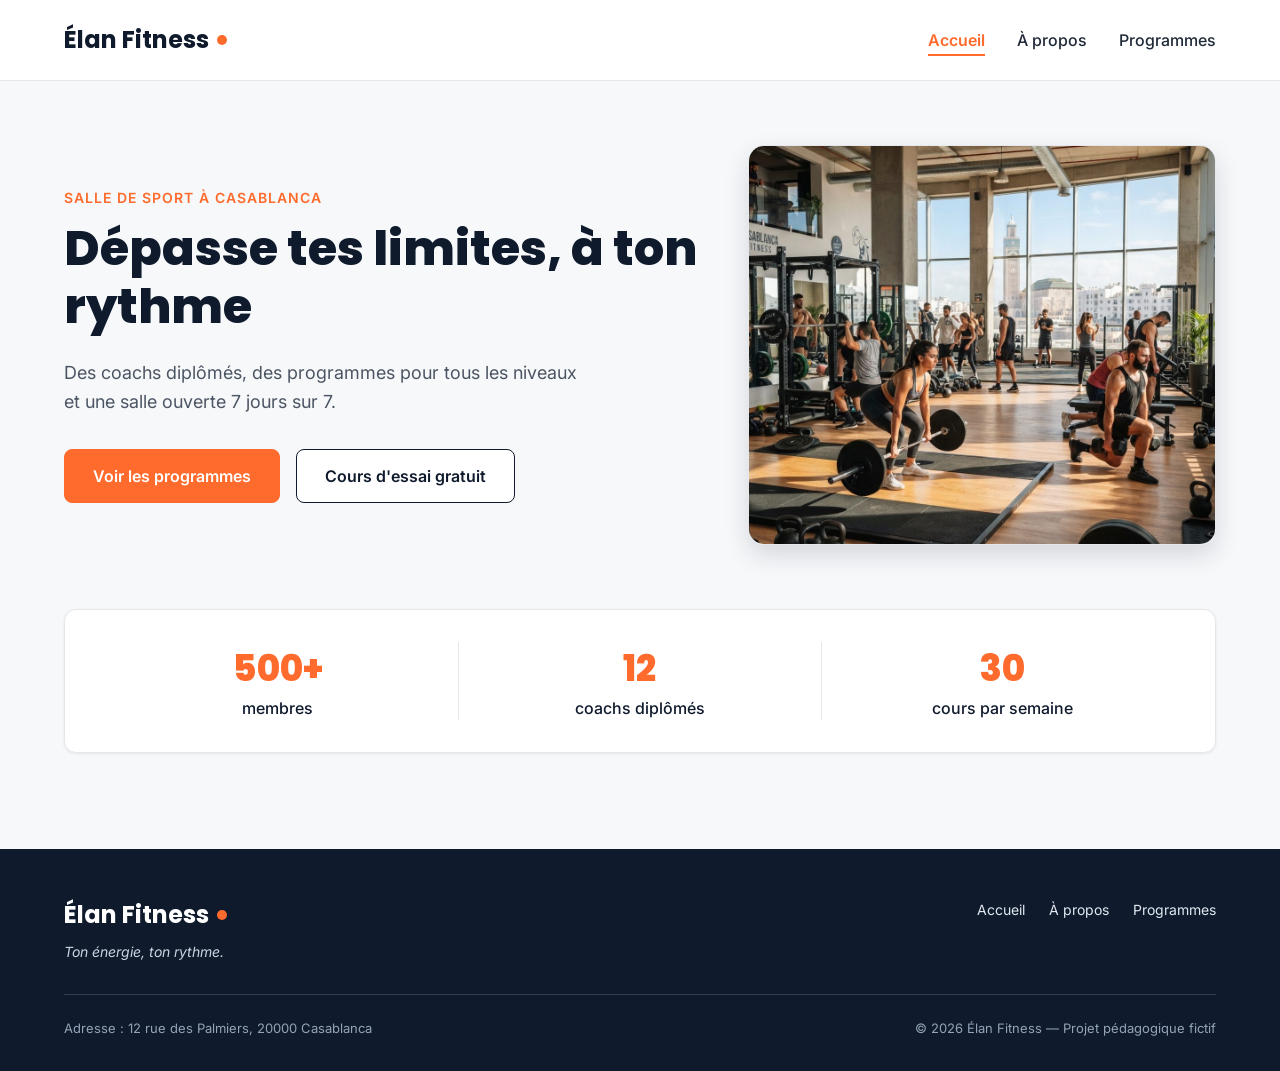
==== index.html @ 1ddc3f46 "first commit" ====
<!DOCTYPE html>
<html lang="fr">
<head>
  <meta charset="UTF-8">
  <meta name="viewport" content="width=device-width, initial-scale=1">
  <meta name="description" content="Élan Fitness, salle de sport à Casablanca : musculation, yoga, cardio et boxe fitness avec des coachs diplômés. Réservez votre cours d'essai gratuit.">
  <title>Élan Fitness | Salle de sport à Casablanca</title>

  <link rel="preconnect" href="https://fonts.googleapis.com">
  <link rel="preconnect" href="https://fonts.gstatic.com" crossorigin>
  <link href="https://fonts.googleapis.com/css2?family=Inter:wght@400;500;600&family=Poppins:wght@600;700;800&display=swap" rel="stylesheet">

  <link rel="stylesheet" href="style.css">
  <link rel="stylesheet" href="">
</head>

<body>

  <header class="en-tete">
    <div class="conteneur en-tete-contenu">
      <a href="#accueil" class="logo">Élan Fitness</a>

      <nav aria-label="Navigation principale">
        <ul class="menu">
          <li><a href="/index.html" class="lien-actif">Accueil</a></li>
          <li><a href="/Àpropos.html">À propos</a></li>
          <li><a href="/Programmes.html">Programmes</a></li>
        </ul>
      </nav>
    </div>
  </header>

  <main>
  
    <section id="accueil" class="hero">
      <div class="conteneur">

        <div class="hero-contenu">
          <div class="hero-texte">
            <p class="sur-titre">Salle de sport à Casablanca</p>
            <h1>Dépasse tes limites, à ton rythme</h1>
            <p class="hero-description">
              Des coachs diplômés, des programmes pour tous les niveaux et une salle ouverte 7 jours sur 7.
            </p>
            <div class="boutons">
              <a href="#programmes" class="bouton bouton-principal">Voir les programmes</a>
              <a href="#contact" class="bouton bouton-secondaire">Cours d'essai gratuit</a>
            </div>
          </div>

          <img class="hero-image" src="img/hero.jpg" alt="Des personnes s'entraînent dans une salle de sport lumineuse à Casablanca">
        </div>

        <div class="chiffres">
          <div class="chiffre">
            <p class="chiffre-nombre">500+</p>
            <p>membres</p>
          </div>
          <div class="chiffre">
            <p class="chiffre-nombre">12</p>
            <p>coachs diplômés</p>
          </div>
          <div class="chiffre">
            <p class="chiffre-nombre">30</p>
            <p>cours par semaine</p>
          </div>
        </div>

      </div>
    </section>



    

  </main>

  <footer class="pied-de-page">
    <div class="conteneur">

      <div class="pied-haut">
        <div>
          <p class="logo logo-clair">Élan Fitness</p>
          <p class="slogan">Ton énergie, ton rythme.</p>
        </div>

        <nav aria-label="Navigation du pied de page">
          <ul class="menu menu-pied">
            <li><a href="#accueil">Accueil</a></li>
            <li><a href="#a-propos">À propos</a></li>
            <li><a href="#programmes">Programmes</a></li>
          </ul>
        </nav>
      </div>

      <div class="pied-bas">
        <p>Adresse : 12 rue des Palmiers, 20000 Casablanca</p>
        <p>&copy; 2026 Élan Fitness — Projet pédagogique fictif</p>
      </div>

    </div>
  </footer>

</body>
</html>
---- style.css ----
* {
  box-sizing: border-box;
  margin: 0;
  padding: 0;
}

html {
  scroll-behavior: smooth;
}

body {
  font-family: 'Inter', Arial, sans-serif;
  font-size: 16px;
  line-height: 1.5;
  color: #1F2937;
  background-color: #F7F8FA;
}

h1, h2, h3, h4 {
  font-family: 'Poppins', Arial, sans-serif;
  color: #0F1B2D;
}

a {
  color: inherit;
  text-decoration: none;
}

ul {
  list-style: none;
}

img {
  display: block;
  max-width: 100%;
}

a:focus-visible,
button:focus-visible {
  outline: 3px solid #FF6B2C;
  outline-offset: 2px;
}

.conteneur {
  width: 100%;
  max-width: 1200px;
  margin: 0 auto;
  padding: 0 24px;
}

.section {
  padding: 96px 0;
}

.section-blanche {
  background-color: #FFFFFF;
  border-top: 1px solid #E5E7EB;
  border-bottom: 1px solid #E5E7EB;
}

.section-titre {
  max-width: 640px;
  margin: 0 auto 64px;
  text-align: center;
}

.section-titre h2 {
  font-size: 32px;
  margin-bottom: 16px;
}

.section-titre h3 {
  font-size: 26px;
  margin-bottom: 12px;
}

.section-titre p {
  color: #4B5563;
}

.sur-titre {
  font-size: 14px;
  font-weight: 600;
  color: #FF6B2C;
  text-transform: uppercase;
  letter-spacing: 1px;
  margin-bottom: 12px;
}

.bouton {
  display: inline-block;
  padding: 14px 28px;
  border-radius: 8px;
  font-size: 16px;
  font-weight: 600;
  text-align: center;
  cursor: pointer;
}

.bouton-principal {
  background-color: #FF6B2C;
  border: 1px solid #FF6B2C;
  color: #FFFFFF;
}

.bouton-principal:hover {
  background-color: #F05817;
}

.bouton-secondaire {
  background-color: #FFFFFF;
  border: 1px solid #0F1B2D;
  color: #0F1B2D;
}

.bouton-secondaire:hover {
  background-color: #F3F4F6;
}

.cartes {
  display: flex;
  gap: 24px;
}

.carte {
  flex: 1;
  background-color: #FFFFFF;
  border: 1px solid #E5E7EB;
  border-radius: 12px;
  box-shadow: 0 1px 3px rgba(15, 27, 45, 0.08);
}

.icone {
  width: 48px;
  height: 48px;
  background-color: #FFF0EA;
  border-radius: 8px;
  display: flex;
  align-items: center;
  justify-content: center;
}

.icone img {
  width: 24px;
  height: 24px;
}

.icone-petite {
  width: 32px;
  height: 32px;
  border-radius: 50%;
}

.icone-petite img {
  width: 16px;
  height: 16px;
}

.en-tete {
  position: sticky;
  top: 0;
  z-index: 10;
  background-color: #FFFFFF;
  border-bottom: 1px solid #E5E7EB;
}

.en-tete-contenu {
  height: 80px;
  display: flex;
  align-items: center;
  justify-content: space-between;
}

.logo {
  display: flex;
  align-items: center;
  font-family: 'Poppins', Arial, sans-serif;
  font-size: 24px;
  font-weight: 700;
  color: #0F1B2D;
}

.logo::after {
  content: "";
  width: 10px;
  height: 10px;
  margin-left: 8px;
  background-color: #FF6B2C;
  border-radius: 50%;
}

.menu {
  display: flex;
  gap: 32px;
}

.menu a {
  font-weight: 500;
  padding-bottom: 4px;
  border-bottom: 2px solid transparent;
}

.menu a:hover {
  color: #FF6B2C;
}

.menu .lien-actif {
  color: #FF6B2C;
  font-weight: 600;
  border-bottom-color: #FF6B2C;
}

.hero {
  padding: 64px 0 96px;
}

.hero-contenu {
  display: flex;
  align-items: center;
  gap: 32px;
}

.hero-texte {
  flex: 7;
}

.hero-texte h1 {
  font-size: 48px;
  font-weight: 800;
  line-height: 1.2;
  margin-bottom: 24px;
}

.hero-description {
  max-width: 520px;
  font-size: 18px;
  line-height: 1.6;
  color: #4B5563;
  margin-bottom: 32px;
}

.boutons {
  display: flex;
  flex-wrap: wrap;
  gap: 16px;
}

.hero-image {
  flex: 5;
  min-width: 0;
  height: 400px;
  object-fit: cover;
  border-radius: 16px;
  border: 1px solid #E5E7EB;
  box-shadow: 0 10px 25px rgba(15, 27, 45, 0.15);
}

.chiffres {
  display: flex;
  margin-top: 64px;
  padding: 32px;
  background-color: #FFFFFF;
  border: 1px solid #E5E7EB;
  border-radius: 12px;
  box-shadow: 0 1px 3px rgba(15, 27, 45, 0.08);
}

.chiffre {
  flex: 1;
  text-align: center;
  font-weight: 500;
  color: #0F1B2D;
}

.chiffre + .chiffre {
  border-left: 1px solid #E5E7EB;
}

.chiffre-nombre {
  font-family: 'Poppins', Arial, sans-serif;
  font-size: 36px;
  font-weight: 800;
  color: #FF6B2C;
}

.carte-avantage {
  padding: 24px;
  background-color: #F7F8FA;
  box-shadow: none;
}

.carte-avantage .icone {
  margin-bottom: 20px;
}

.carte-avantage h3 {
  font-size: 20px;
  margin-bottom: 8px;
}

.carte-avantage p {
  color: #4B5563;
  line-height: 1.6;
}

.apropos-contenu {
  display: flex;
  align-items: center;
  gap: 64px;
}

.apropos-texte {
  flex: 7;
}

.apropos-texte h2 {
  font-size: 36px;
  line-height: 1.2;
  margin-bottom: 20px;
}

.apropos-texte p {
  color: #4B5563;
  line-height: 1.7;
  margin-bottom: 16px;
}

.valeurs {
  display: flex;
  gap: 16px;
  margin-top: 32px;
}

.valeur {
  flex: 1;
  display: flex;
  align-items: center;
  gap: 12px;
  padding: 12px 16px;
  background-color: #FFFFFF;
  border: 1px solid #E5E7EB;
  border-radius: 12px;
  font-family: 'Poppins', Arial, sans-serif;
  font-size: 14px;
  font-weight: 600;
  color: #0F1B2D;
}

.apropos-image {
  flex: 5;
  min-width: 0;
  height: 360px;
  object-fit: cover;
  border-radius: 16px;
  box-shadow: 0 10px 25px rgba(15, 27, 45, 0.15);
}

.carte-programme {
  display: flex;
  flex-direction: column;
  overflow: hidden;
}

.carte-programme > img {
  width: 100%;
  height: 200px;
  object-fit: cover;
}

.programme-corps {
  flex: 1;
  display: flex;
  flex-direction: column;
  padding: 20px;
}

.programme-corps h3 {
  font-size: 20px;
  margin-bottom: 8px;
}

.programme-corps p {
  font-size: 15px;
  color: #4B5563;
}

.etiquette {
  align-self: flex-start;
  padding: 4px 10px;
  margin-bottom: 12px;
  border-radius: 6px;
  font-size: 12px;
  font-weight: 600;
}

.etiquette-orange {
  background-color: #FFEDE5;
  color: #C2410C;
}

.etiquette-bleue {
  background-color: #DBEAFE;
  color: #1D4ED8;
}

.etiquette-verte {
  background-color: #D1FAE5;
  color: #047857;
}

.programme-corps .duree {
  display: flex;
  align-items: center;
  gap: 8px;
  margin-top: auto;
  padding-top: 16px;
  border-top: 1px solid #E5E7EB;
  font-size: 13px;
  font-weight: 600;
  color: #0F1B2D;
}

.programme-corps h3 + p {
  margin-bottom: 16px;
}

.duree img {
  width: 16px;
  height: 16px;
}

.formules {
  margin-top: 96px;
}

.formule {
  position: relative;
  display: flex;
  flex-direction: column;
  padding: 28px;
}

.formule h4 {
  font-size: 20px;
}

.prix {
  margin: 8px 0 16px;
  font-family: 'Poppins', Arial, sans-serif;
  font-size: 30px;
  font-weight: 800;
  color: #FF6B2C;
}

.prix span {
  font-family: 'Inter', Arial, sans-serif;
  font-size: 16px;
  font-weight: 500;
  color: #4B5563;
}

.prix-note {
  margin: -8px 0 16px;
  font-size: 13px;
  color: #4B5563;
}

.formule-liste {
  flex: 1;
  margin-bottom: 24px;
}

.formule-liste li {
  padding-left: 28px;
  margin-bottom: 12px;
  font-size: 15px;
  background-image: url('img/icone-check.svg');
  background-repeat: no-repeat;
  background-position: left center;
  background-size: 16px;
}

.formule .bouton {
  display: block;
}

.formule-populaire {
  border: 2px solid #FF6B2C;
  box-shadow: 0 10px 25px rgba(255, 107, 44, 0.2);
}

.badge-populaire {
  position: absolute;
  top: -14px;
  left: 50%;
  transform: translateX(-50%);
  padding: 4px 14px;
  background-color: #FF6B2C;
  border-radius: 999px;
  font-size: 12px;
  font-weight: 700;
  text-transform: uppercase;
  color: #FFFFFF;
}

.pied-de-page {
  padding: 48px 0 32px;
  background-color: #0F1B2D;
  color: #FFFFFF;
}

.pied-haut {
  display: flex;
  justify-content: space-between;
  align-items: flex-start;
  padding-bottom: 32px;
  border-bottom: 1px solid rgba(255, 255, 255, 0.15);
}

.logo-clair {
  color: #FFFFFF;
}

.slogan {
  margin-top: 8px;
  font-size: 14px;
  font-style: italic;
  color: #CBD5E1;
}

.menu-pied {
  gap: 24px;
}

.menu-pied a {
  font-size: 14px;
  font-weight: 400;
  color: #E2E8F0;
}

.pied-bas {
  display: flex;
  justify-content: space-between;
  margin-top: 24px;
  font-size: 13px;
  color: #94A3B8;
}
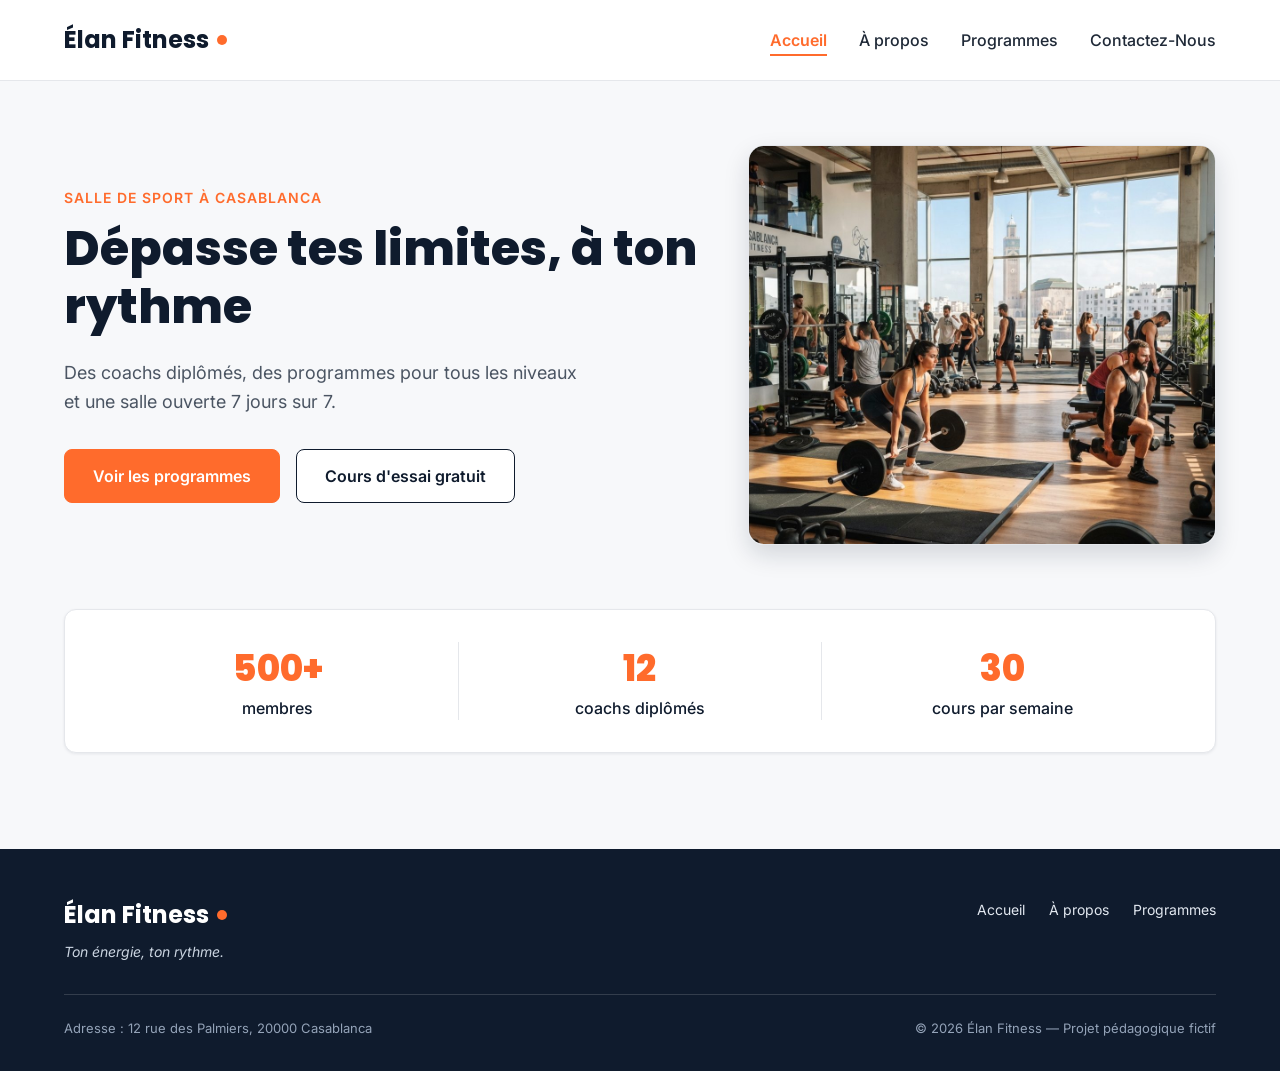
==== commit 9e007b81: "Add contact page" ====
--- a/index.html
+++ b/index.html
@@ -25,6 +25,8 @@
           <li><a href="/index.html" class="lien-actif">Accueil</a></li>
           <li><a href="/Àpropos.html">À propos</a></li>
           <li><a href="/Programmes.html">Programmes</a></li>
+          <li><a href="contacte.html" >Contactez-Nous</a></li>
+
         </ul>
       </nav>
     </div>
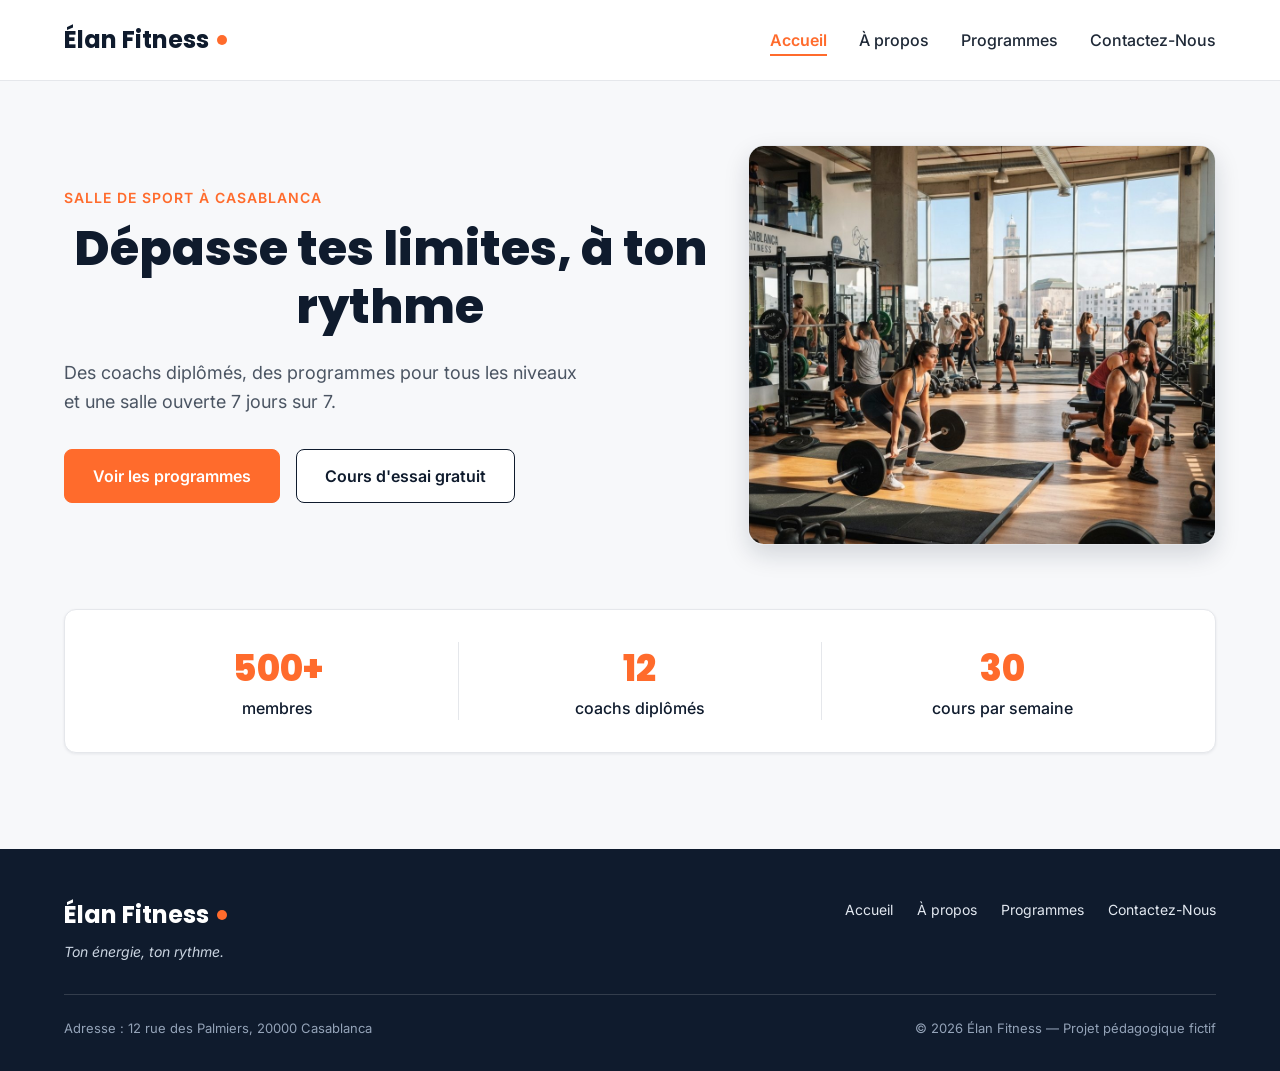
==== commit 887cbec9: "Add Contactez-Nous page and styling" ====
--- a/index.html
+++ b/index.html
@@ -91,6 +91,8 @@
             <li><a href="#accueil">Accueil</a></li>
             <li><a href="#a-propos">À propos</a></li>
             <li><a href="#programmes">Programmes</a></li>
+            <li><a href="contacte.html" >Contactez-Nous</a></li>
+
           </ul>
         </nav>
       </div>
--- a/style.css
+++ b/style.css
@@ -545,3 +545,73 @@
   font-size: 13px;
   color: #94A3B8;
 }
+h1{
+        text-align: center;
+      }
+      #contact{
+        display: flex;
+        justify-content: center;
+      }
+      input {
+        font-size: 15px;
+        background-color: rgb(255, 255, 255);
+        border-color: #000000;
+        border-radius: 5cm;
+        height: 30px;
+        padding: 3px 10px;
+        border: none;
+        outline: none;
+      }
+
+      input:focus{
+        border: 2px solid #3B4953;
+      }
+
+      label{
+        color: #fefbf8;
+        font-weight: 600;
+
+      }
+      .envoi{
+        color: black;
+        background-color: #ffffff;
+      }
+
+      form{
+        background-color: #d78e4e;
+        width: 500px;
+        padding: 20px;
+        border-radius: 20px;
+        display: flex;
+        flex-direction: column;
+        gap: 5px;
+      }
+    .case {
+      display: flex;
+      flex-direction: column;
+      gap: 5px;
+    }
+
+    .box {
+      display: flex;
+      align-items: center;
+      gap: 3px;
+    }
+
+    .envoi {
+      display: flex;
+      justify-content: center;
+      background-color: #d78e4e;
+    }
+
+    .envoi button{
+      background: #3B4953;
+      border-radius: 5cm;
+      padding: 3px 10px;
+      border: none;
+    }
+    .envoi button:focus{
+        border: 2px solid #3B4953;
+      }
+
+      
